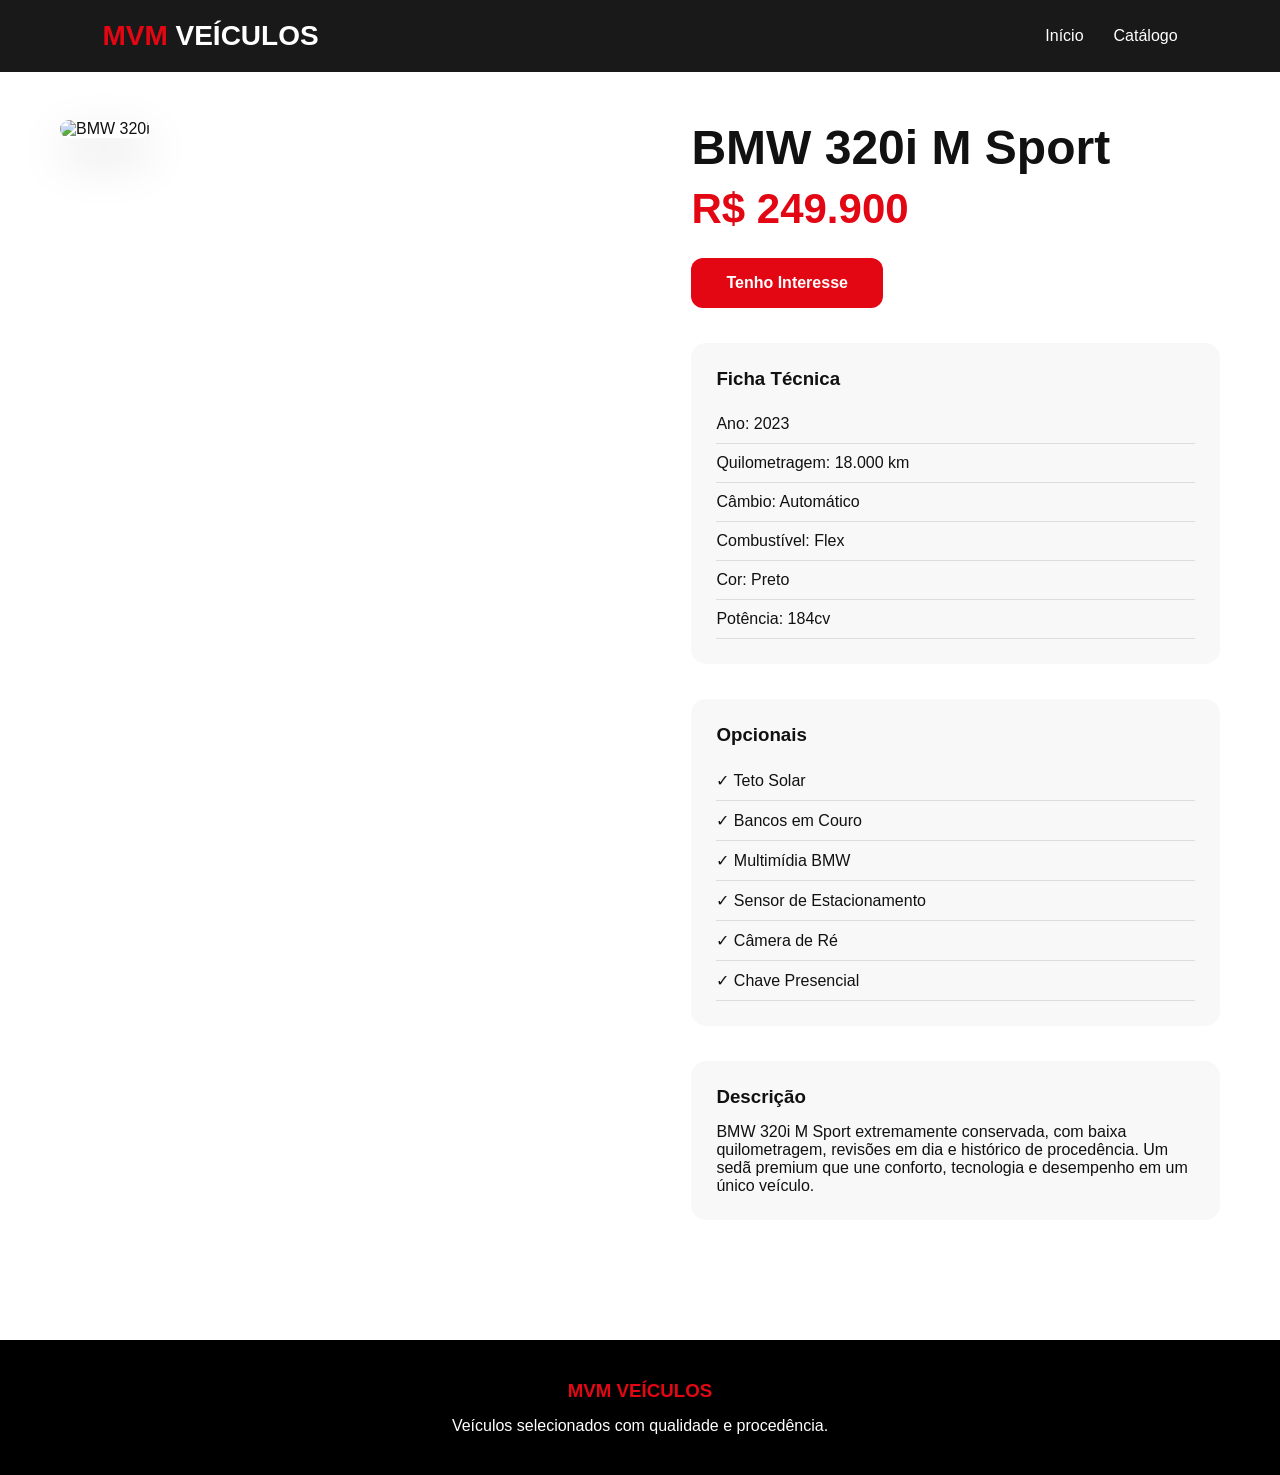
==== bmw.html @ 9b11b5b5 "Primeira versão do site MVM Veículos" ====
<!DOCTYPE html>
<html lang="pt-BR">

<head>
<meta charset="UTF-8">
<meta name="viewport" content="width=device-width, initial-scale=1.0">

<title>BMW 320i M Sport | MVM Veículos</title>

<link rel="stylesheet" href="style.css">

<style>

.carro-detalhes{
max-width:1200px;
margin:120px auto;
padding:0 20px;
}

.carro-grid{
display:grid;
grid-template-columns:1.1fr 1fr;
gap:50px;
align-items:start;
}

.carro-imagem img{
width:100%;
border-radius:20px;
box-shadow:0 20px 50px rgba(0,0,0,.15);
}

.carro-info h1{
font-size:48px;
margin-bottom:10px;
color:#111;
}

.preco{
font-size:42px;
font-weight:700;
color:#e30613;
margin-bottom:25px;
}

.btn-whatsapp{
display:inline-block;
padding:16px 35px;
background:#e30613;
color:white;
text-decoration:none;
font-weight:600;
border-radius:12px;
transition:.3s;
}

.btn-whatsapp:hover{
transform:translateY(-3px);
}

.ficha,
.opcionais,
.descricao{
margin-top:35px;
background:#f8f8f8;
padding:25px;
border-radius:15px;
}

.ficha h3,
.opcionais h3,
.descricao h3{
margin-bottom:15px;
}

.ficha ul,
.opcionais ul{
list-style:none;
}

.ficha li,
.opcionais li{
padding:10px 0;
border-bottom:1px solid #ddd;
}

.relacionados{
max-width:1200px;
margin:80px auto;
padding:0 20px;
}

.relacionados h2{
margin-bottom:30px;
font-size:32px;
}

.relacionados-grid{
display:grid;
grid-template-columns:repeat(auto-fit,minmax(250px,1fr));
gap:25px;
}

.relacionado-card{
background:white;
border-radius:18px;
overflow:hidden;
box-shadow:0 10px 30px rgba(0,0,0,.08);
transition:.3s;
text-decoration:none;
color:#111;
}

.relacionado-card:hover{
transform:translateY(-10px);
}

.relacionado-card img{
width:100%;
height:180px;
object-fit:cover;
}

.relacionado-card div{
padding:20px;
}

.relacionado-card h3{
margin-bottom:10px;
}

.relacionado-card strong{
color:#e30613;
}

@media(max-width:900px){

.carro-grid{
grid-template-columns:1fr;
}

.carro-info h1{
font-size:36px;
}

.preco{
font-size:34px;
}

}

</style>

</head>

<body>

<header>
<div class="logo">
<span>MVM</span> VEÍCULOS
</div>

<nav>
<a href="index.html">Início</a>
<a href="index.html#catalogo">Catálogo</a>
</nav>
</header>

<section class="carro-detalhes">

<div class="carro-grid">

<div class="carro-imagem">
<img src="imagens/carro1.jpg" alt="BMW 320i">
</div>

<div class="carro-info">

<h1>BMW 320i M Sport</h1>

<div class="preco">
R$ 249.900
</div>

<a href="https://wa.me/5579999999999" class="btn-whatsapp">
Tenho Interesse
</a>

<div class="ficha">

<h3>Ficha Técnica</h3>

<ul>
<li>Ano: 2023</li>
<li>Quilometragem: 18.000 km</li>
<li>Câmbio: Automático</li>
<li>Combustível: Flex</li>
<li>Cor: Preto</li>
<li>Potência: 184cv</li>
</ul>

</div>

<div class="opcionais">

<h3>Opcionais</h3>

<ul>
<li>✓ Teto Solar</li>
<li>✓ Bancos em Couro</li>
<li>✓ Multimídia BMW</li>
<li>✓ Sensor de Estacionamento</li>
<li>✓ Câmera de Ré</li>
<li>✓ Chave Presencial</li>
</ul>

</div>

<div class="descricao">

<h3>Descrição</h3>

<p>
BMW 320i M Sport extremamente conservada, com baixa quilometragem,
revisões em dia e histórico de procedência. Um sedã premium que une
conforto, tecnologia e desempenho em um único veículo.
</p>

</div>

</div>

</div>

</section>



</div>

</section>

<footer>

<h3>MVM VEÍCULOS</h3>

<p>Veículos selecionados com qualidade e procedência.</p>

</footer>

</body>

</html>
---- style.css ----
*{
margin:0;
padding:0;
box-sizing:border-box;
font-family:'Poppins',sans-serif;
scroll-behavior:smooth;
}

body{
background:#fff;
color:#111;
}

header{
position:fixed;
top:0;
width:100%;
display:flex;
justify-content:space-between;
align-items:center;
padding:20px 8%;
background:rgba(0,0,0,.9);
backdrop-filter:blur(10px);
z-index:999;
}

.logo{
font-size:28px;
font-weight:700;
color:white;
}

.logo span{
color:#e30613;
}

nav{
display:flex;
gap:30px;
}

nav a{
color:white;
text-decoration:none;
font-weight:500;
transition:.3s;
}

nav a:hover{
color:#e30613;
}

.hero{
height:100vh;
background:url('lojadecarro.jpg') center center/cover;
display:flex;
justify-content:center;
align-items:center;
position:relative;
}

.overlay{
position:absolute;
inset:0;
background:rgba(0,0,0,.55);
}

.hero-content{
position:relative;
text-align:center;
color:white;
max-width:700px;
padding:20px;
}

.hero-content h1{
font-size:64px;
line-height:1.1;
margin-bottom:20px;
}

.hero-content p{
font-size:20px;
margin-bottom:30px;
}

.btn{
display:inline-block;
padding:15px 35px;
background:#e30613;
color:white;
text-decoration:none;
border-radius:10px;
font-weight:600;
transition:.3s;
}

.btn:hover{
transform:translateY(-3px);
}

.destaques{
padding:80px 8%;
display:grid;
grid-template-columns:repeat(3,1fr);
gap:25px;
}

.card-info{
background:#fff;
padding:40px;
text-align:center;
border-radius:15px;
box-shadow:0 10px 30px rgba(0,0,0,.08);
}

.card-info h3{
font-size:42px;
color:#e30613;
}

.catalogo{
padding:100px 8%;
background:#f7f7f7;
}

.section-title{
text-align:center;
margin-bottom:50px;
}

.section-title h2{
font-size:42px;
}

.cars-grid{
display:grid;
grid-template-columns:repeat(auto-fit,minmax(320px,1fr));
gap:30px;
}

.car-card{
background:white;
border-radius:18px;
overflow:hidden;
box-shadow:0 10px 30px rgba(0,0,0,.08);
transition:.4s;
cursor:pointer;
position:relative;
}

.car-card:hover{
transform:translateY(-15px);
box-shadow:0 20px 50px rgba(0,0,0,.15);
}

.car-card img{
width:100%;
height:240px;
object-fit:cover;
transition:.5s;
}

.car-card:hover img{
transform:scale(1.05);
}

.car-content{
padding:25px;
}

.car-content h3{
margin-bottom:10px;
}

.car-content strong{
display:block;
margin-top:15px;
font-size:24px;
color:#e30613;
}

.sobre{
padding:100px 8%;
}

.sobre-texto{
max-width:700px;
margin:auto;
text-align:center;
}

.sobre-texto h2{
font-size:42px;
margin-bottom:20px;
}

.sobre-texto p{
margin-bottom:20px;
line-height:1.8;
}

.cta{
background:#111;
padding:90px 8%;
text-align:center;
color:white;
}

.cta h2{
font-size:42px;
margin-bottom:25px;
}

.cta a{
display:inline-block;
padding:15px 35px;
background:#e30613;
border-radius:10px;
color:white;
text-decoration:none;
font-weight:600;
}

footer{
background:black;
color:white;
padding:40px;
text-align:center;
}

footer h3{
color:#e30613;
margin-bottom:15px;
}

.reveal{
opacity:0;
transform:translateY(80px);
transition:all .9s ease;
}

.reveal.active{
opacity:1;
transform:translateY(0);
}

@media(max-width:768px){

.hero-content h1{
font-size:42px;
}

.destaques{
grid-template-columns:1fr;
}

nav{
display:none;
}

}

.car-link{
    text-decoration:none;
    color:inherit;
    display:block;
}
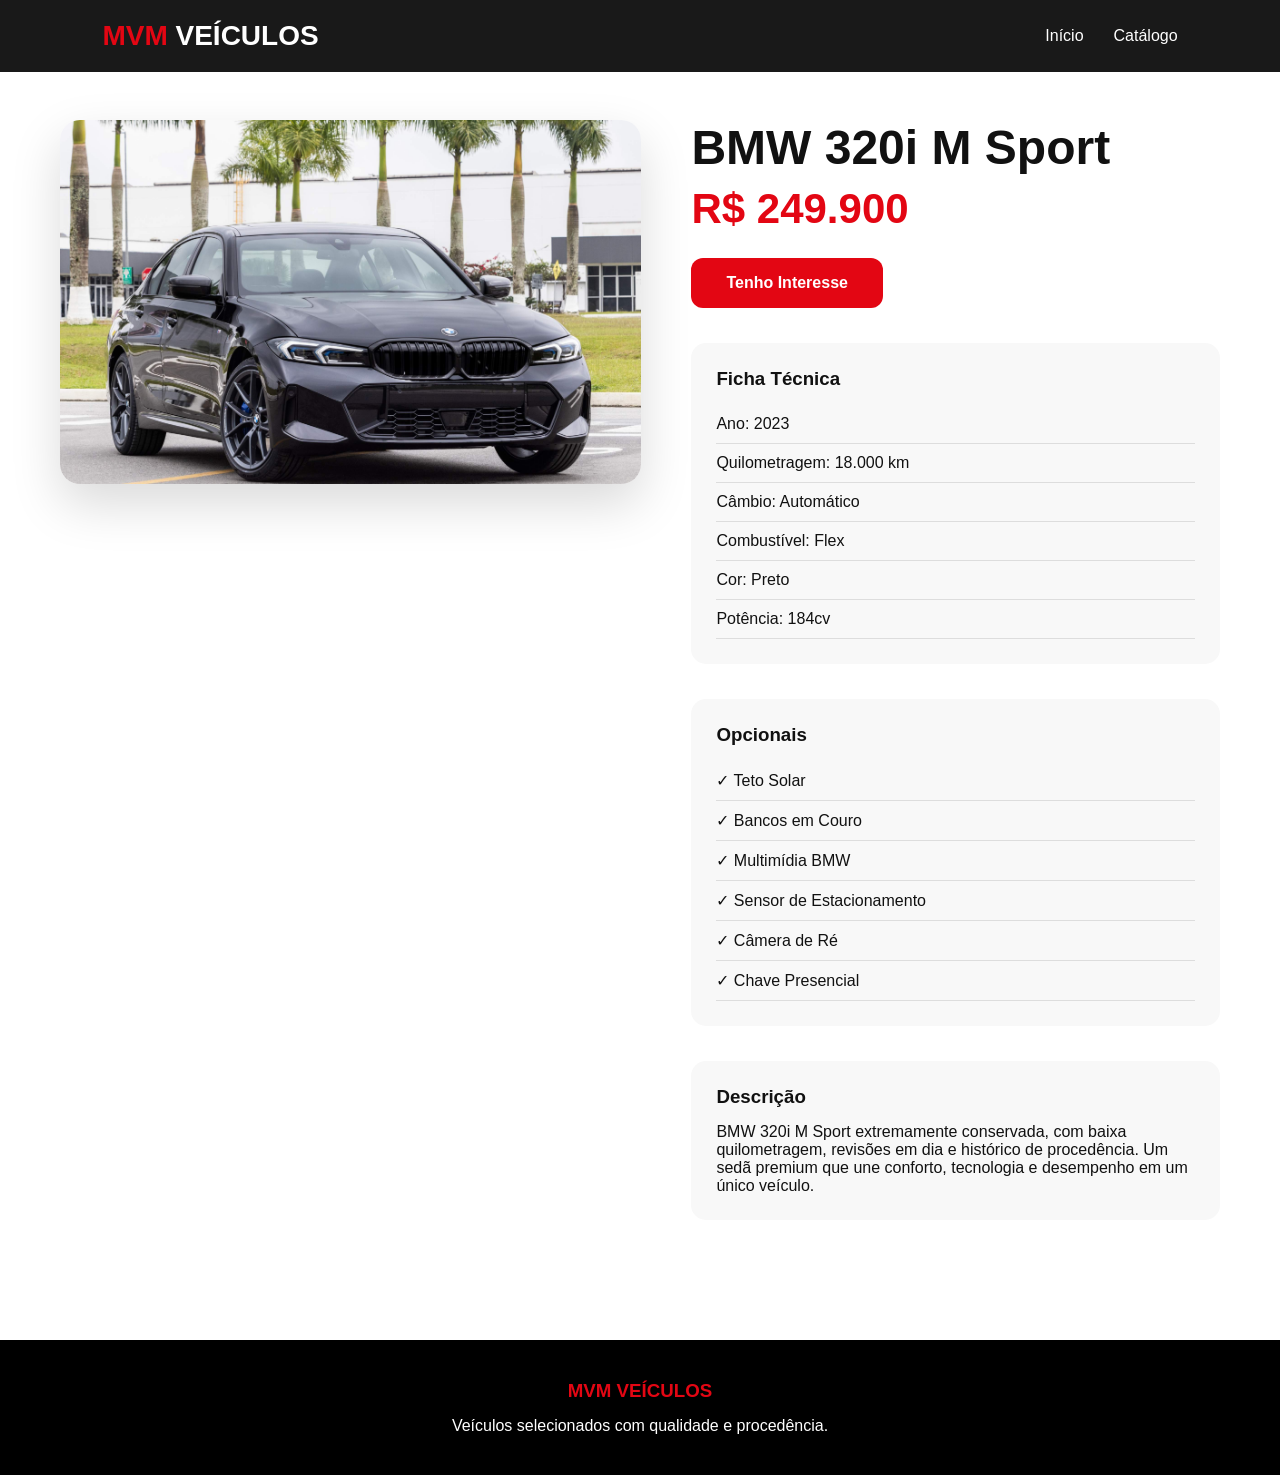
==== commit e620ebee: "adicinai imagens" ====
--- a/bmw.html
+++ b/bmw.html
@@ -171,7 +171,7 @@
 <div class="carro-grid">
 
 <div class="carro-imagem">
-<img src="imagens/carro1.jpg" alt="BMW 320i">
+<img src="bmw.jpg" alt="BMW 320i">
 </div>
 
 <div class="carro-info">
